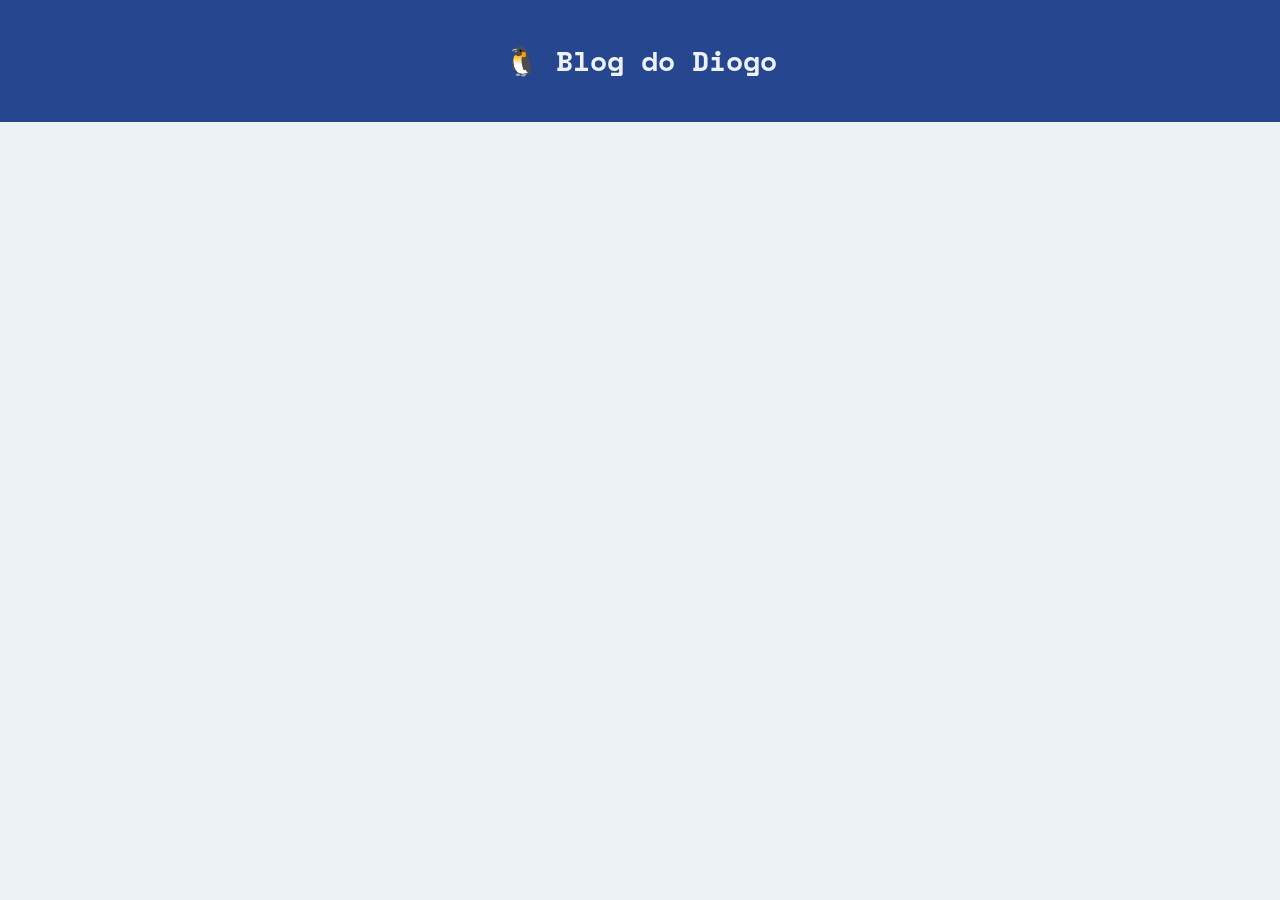
==== 02_aula/index.html @ 19219ed7 "Criação do header" ====
<!doctype html>
<html lang="en">
  <head>
    <meta charset="UTF-8" />
    <meta name="viewport" content="width=device-width, initial-scale=1.0" />
    <link rel="shortcut icon" href="./assets/favicon.ico" type="image/x-icon" />
    <link rel="stylesheet" href="style.css" />
    <link rel="preconnect" href="https://fonts.googleapis.com" />
    <link rel="preconnect" href="https://fonts.gstatic.com" crossorigin />
    <link
      href="https://fonts.googleapis.com/css2?family=Arvo:ital,wght@0,400;0,700;1,400;1,700&family=Inter:ital,opsz,wght@0,14..32,100..900;1,14..32,100..900&family=Space+Mono&display=swap"
      rel="stylesheet"
    />
    <title>Blog do Diogo</title>
  </head>
  <body>
    <header class="header">
      <a href="index.html" class="header-logo">🐧 Blog do Diogo</a>
    </header>
    <main></main>
    <aside></aside>
    <footer></footer>
  </body>
</html>
---- 02_aula/style.css ----
*, *::before, *::after {
  box-sizing: border-box;
  margin: 0;
  padding: 0;
}

@media (prefers-reduced-motion: no-preference) {
  html {
    interpolate-size: allow-keywords;
  }
}

body {
  line-height: 1.5;
  -webkit-font-smoothing: antialiased;
}

img, picture, video, canvas, svg {
  display: block;
  max-width: 100%;
}

input, button, textarea, select {
  font: inherit;
}

p, h1, h2, h3, h4, h5, h6 {
  overflow-wrap: break-word;
}

p {
  text-wrap: pretty;
}

h1, h2, h3, h4, h5, h6 {
  text-wrap: balance;
}

#root, #__next {
  isolation: isolate;
}

:root {
  --clt-accent: #274690;
  --clr-secondary: #576CA8;
  --clr-neutral-1: #EDF2F4;
  --clr-dark-1: #121212;
  --ff-normal: 'Inter', sans-serif;
  --ff-serif: 'Arvo', serif;
  --ff-mono: 'Space Mono', monospace;
}

body {
  min-height: 100vh;
  background-color: var(--clr-neutral-1);
  font-family: var(--ff-normal)
}

.header {
  text-align: center;
  padding-block: 2.5rem;
  background-color: var(--clt-accent);
}

.header-logo {
  text-decoration: none;
  color: var(--clr-neutral-1);
  font-family: 'Space Mono';
  font-size: 1.75rem;
  font-weight: 700;
}
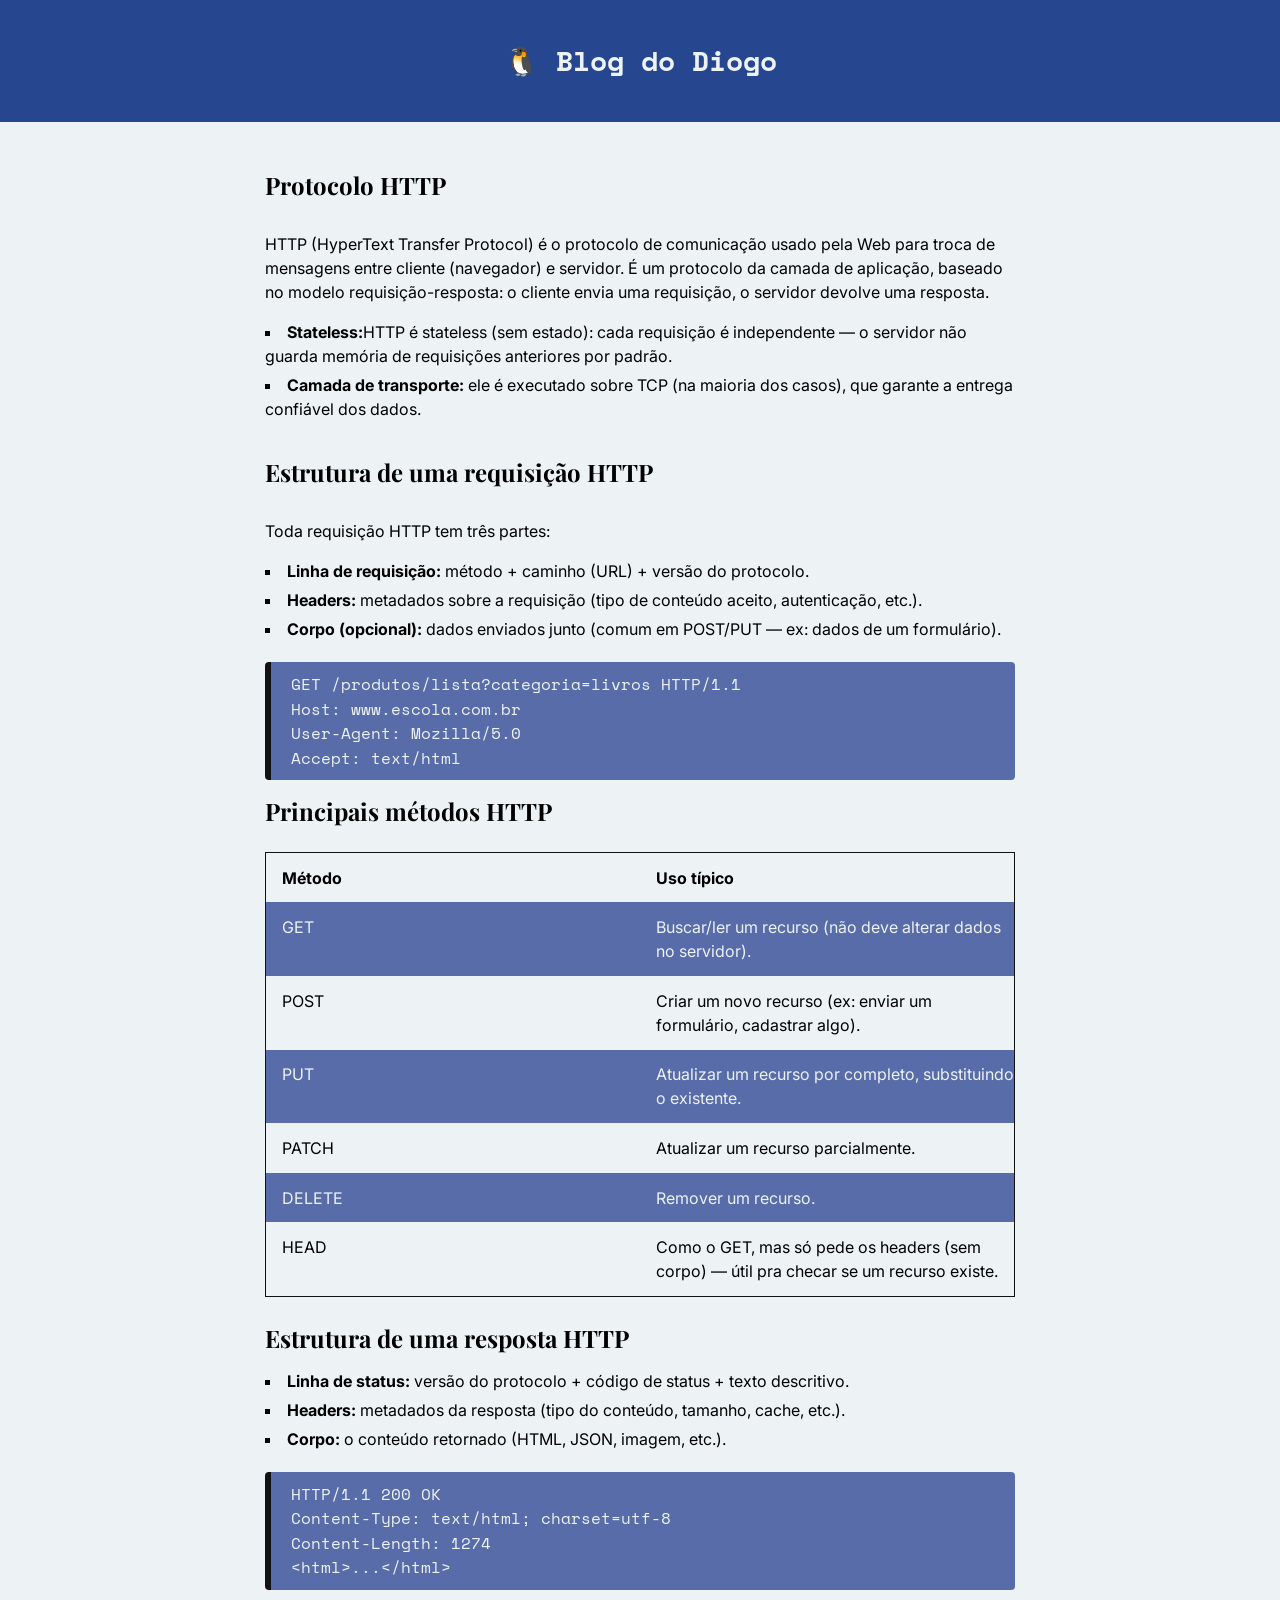
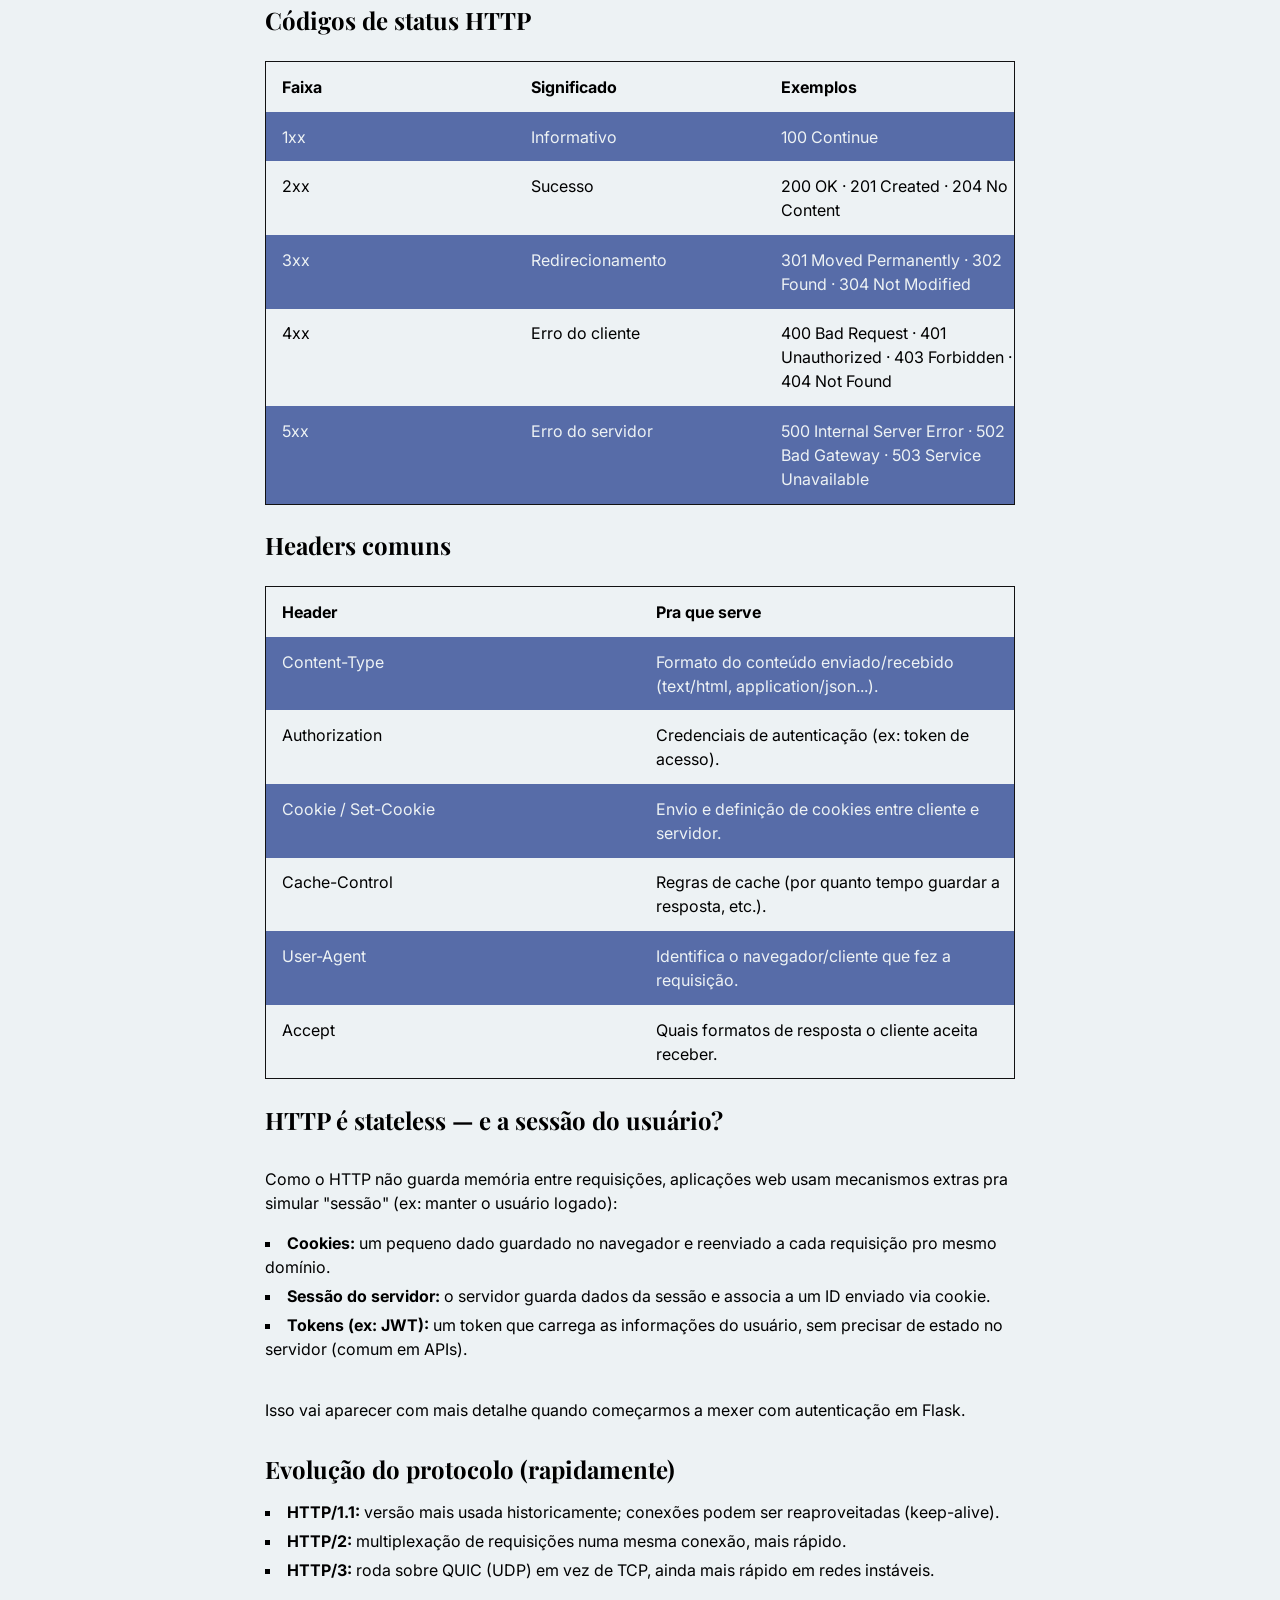
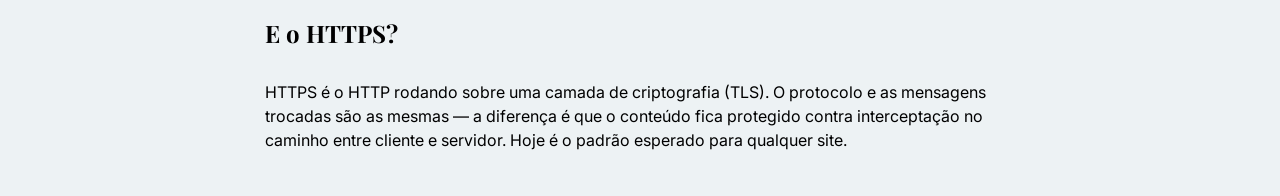
==== commit 6e3a3363: "Criação do main" ====
--- a/02_aula/index.html
+++ b/02_aula/index.html
@@ -5,19 +5,195 @@
     <meta name="viewport" content="width=device-width, initial-scale=1.0" />
     <link rel="shortcut icon" href="./assets/favicon.ico" type="image/x-icon" />
     <link rel="stylesheet" href="style.css" />
-    <link rel="preconnect" href="https://fonts.googleapis.com" />
-    <link rel="preconnect" href="https://fonts.gstatic.com" crossorigin />
-    <link
-      href="https://fonts.googleapis.com/css2?family=Arvo:ital,wght@0,400;0,700;1,400;1,700&family=Inter:ital,opsz,wght@0,14..32,100..900;1,14..32,100..900&family=Space+Mono&display=swap"
-      rel="stylesheet"
-    />
+    <link rel="preconnect" href="https://fonts.googleapis.com">
+    <link rel="preconnect" href="https://fonts.gstatic.com" crossorigin>
+    <link href="https://fonts.googleapis.com/css2?family=Inter:ital,opsz,wght@0,14..32,100..900;1,14..32,100..900&family=Playfair+Display:ital,wght@0,400..900;1,400..900&family=Space+Mono&display=swap" rel="stylesheet">
     <title>Blog do Diogo</title>
   </head>
   <body>
     <header class="header">
-      <a href="index.html" class="header-logo">🐧 Blog do Diogo</a>
+      <a href="index.html" class="header--logo">🐧 Blog do Diogo</a>
     </header>
-    <main></main>
+    <main class="main">
+      <article class="main--article">
+        <h1 class="main--article__title">Protocolo HTTP</h1>
+        <p class="main--article__text">
+          HTTP (HyperText Transfer Protocol) é o protocolo de comunicação usado pela Web para troca de
+          mensagens entre cliente (navegador) e servidor. É um protocolo da camada de aplicação, baseado no
+          modelo requisição-resposta: o cliente envia uma requisição, o servidor devolve uma resposta.
+        </p>
+        <ul class="main--article__list">
+          <li>
+            <strong>Stateless:</strong>HTTP é stateless (sem estado): cada requisição é independente — o servidor não guarda
+            memória de requisições anteriores por padrão.
+          </li>
+          <li>  
+            <strong>Camada de transporte:</strong> ele é executado sobre TCP (na maioria dos casos), que garante a entrega
+            confiável dos dados.
+          </li>
+        </ul>
+
+        <h2 class="main--article__title">Estrutura de uma requisição HTTP</h2>
+        <p class="main--article__text">Toda requisição HTTP tem três partes:</p>
+        <ul class="main--article__list">
+          <li><strong>Linha de requisição:</strong> método + caminho (URL) + versão do protocolo.</li>
+          <li><strong>Headers:</strong> metadados sobre a requisição (tipo de conteúdo aceito, autenticação, etc.).</li>
+          <li><strong>Corpo (opcional):</strong> dados enviados junto (comum em POST/PUT — ex: dados de um formulário).</li>
+        </ul>
+        <pre><code class="main--article__code">  GET /produtos/lista?categoria=livros HTTP/1.1
+  Host: www.escola.com.br
+  User-Agent: Mozilla/5.0
+  Accept: text/html</code></pre>
+
+        <h2 class="main--article__title">Principais métodos HTTP</h2>
+        <table class="main--article__table">
+          <thead>
+            <tr>
+              <th>Método</th>
+              <th>Uso típico</th>
+            </tr>
+          </thead>
+          <tbody>
+            <tr>
+              <td>GET</td>
+              <td>Buscar/ler um recurso (não deve alterar dados no servidor).</td>
+            </tr>
+            <tr>
+              <td>POST</td>
+              <td>Criar um novo recurso (ex: enviar um formulário, cadastrar algo).</td>
+            </tr>
+            <tr>
+              <td>PUT</td>
+              <td>Atualizar um recurso por completo, substituindo o existente.</td>
+            </tr>
+            <tr>
+              <td>PATCH</td>
+              <td>Atualizar um recurso parcialmente.</td>
+            </tr>
+            <tr>
+              <td>DELETE</td>
+              <td>Remover um recurso.</td>
+            </tr>
+            <tr>
+              <td>HEAD</td>
+              <td>Como o GET, mas só pede os headers (sem corpo) — útil pra checar se um recurso existe.</td>
+            </tr>
+            
+          </tbody>
+        </table>
+
+        <h2 class="main--article__title">Estrutura de uma resposta HTTP</h2>
+        <ul class="main--article__list">
+          <li><strong>Linha de status:</strong> versão do protocolo + código de status + texto descritivo.</li>
+          <li><strong>Headers:</strong> metadados da resposta (tipo do conteúdo, tamanho, cache, etc.).</li>
+          <li><strong>Corpo:</strong> o conteúdo retornado (HTML, JSON, imagem, etc.).</li>
+        </ul>
+        <pre><code class="main--article__code">  HTTP/1.1 200 OK
+  Content-Type: text/html; charset=utf-8
+  Content-Length: 1274
+  &lt;html&gt;...&lt;/html&gt;</code></pre>
+
+        <h2 class="main--article__title">Códigos de status HTTP</h2>
+        <table class="main--article__table">
+          <thead>
+            <tr>
+              <th>Faixa</th>
+              <th>Significado</th>
+              <th>Exemplos</th>
+            </tr>
+          </thead>
+          <tbody>
+            <tr>
+              <td>1xx</td>
+              <td>Informativo</td>
+              <td>100 Continue</td>
+            </tr>
+            <tr>
+              <td>2xx</td>
+              <td>Sucesso</td>
+              <td>200 OK · 201 Created · 204 No Content</td>
+            </tr>
+            <tr>
+              <td>3xx</td>
+              <td>Redirecionamento</td>
+              <td>301 Moved Permanently · 302 Found · 304 Not Modified</td>
+            </tr>
+            <tr>
+              <td>4xx</td>
+              <td>Erro do cliente</td>
+              <td>400 Bad Request · 401 Unauthorized · 403 Forbidden · 404 Not Found</td>
+            </tr>
+            <tr>
+              <td>5xx</td>
+              <td>Erro do servidor</td>
+              <td>500 Internal Server Error · 502 Bad Gateway · 503 Service Unavailable</td>
+            </tr>
+          </tbody>
+        </table>
+
+        <h2 class="main--article__title">Headers comuns</h2>
+        <table class="main--article__table">
+          <thead>
+            <tr>
+              <th>Header</th>
+              <th>Pra que serve</th>
+            </tr>
+          </thead>
+          <tbody>
+            <tr>
+              <td>Content-Type</td>
+              <td>Formato do conteúdo enviado/recebido (text/html, application/json...).</td>
+            </tr>
+            <tr>
+              <td>Authorization</td>
+              <td>Credenciais de autenticação (ex: token de acesso).</td>
+            </tr>
+            <tr>
+              <td>Cookie / Set-Cookie</td>
+              <td>Envio e definição de cookies entre cliente e servidor.</td>
+            </tr>
+            <tr>
+              <td>Cache-Control</td>
+              <td>Regras de cache (por quanto tempo guardar a resposta, etc.).</td>
+            </tr>
+            <tr>
+              <td>User-Agent</td>
+              <td>Identifica o navegador/cliente que fez a requisição.</td>
+            </tr>
+            <tr>
+              <td>Accept</td>
+              <td>Quais formatos de resposta o cliente aceita receber.</td>
+            </tr>
+          </tbody>
+        </table>
+
+        <h2 class="main--article__title">HTTP é stateless — e a sessão do usuário?</h2>
+        <p class="main--article__text">
+          Como o HTTP não guarda memória entre requisições, aplicações web usam 
+          mecanismos extras pra simular "sessão" (ex: manter o usuário logado):
+        </p>
+        <ul class="main--article__list">
+          <li><strong>Cookies:</strong> um pequeno dado guardado no navegador e reenviado a cada requisição pro mesmo domínio.</li>
+          <li><strong>Sessão do servidor:</strong> o servidor guarda dados da sessão e associa a um ID enviado via cookie.</li>
+          <li><strong>Tokens (ex: JWT):</strong> um token que carrega as informações do usuário, sem precisar de estado no servidor (comum em APIs).</li>
+        </ul>
+        <p class="main--article__text">Isso vai aparecer com mais detalhe quando começarmos a mexer com autenticação em Flask.</p>
+      
+        <h2 class="main--article__title">Evolução do protocolo (rapidamente)</h2>
+        <ul class="main--article__list">
+          <li><strong>HTTP/1.1:</strong> versão mais usada historicamente; conexões podem ser reaproveitadas (keep-alive).</li>
+          <li><strong>HTTP/2:</strong> multiplexação de requisições numa mesma conexão, mais rápido.</li>
+          <li><strong>HTTP/3:</strong> roda sobre QUIC (UDP) em vez de TCP, ainda mais rápido em redes instáveis.</li>
+        </ul>
+
+        <h2 class="main--article__title">E o HTTPS?</h2>
+        <p class="main--article__text">
+          HTTPS é o HTTP rodando sobre uma camada de criptografia (TLS). O protocolo e as mensagens trocadas são
+          as mesmas — a diferença é que o conteúdo fica protegido contra interceptação no caminho entre cliente e
+          servidor. Hoje é o padrão esperado para qualquer site.
+        </p>
+      </article>
+    </main>
     <aside></aside>
     <footer></footer>
   </body>
--- a/02_aula/style.css
+++ b/02_aula/style.css
@@ -46,14 +46,14 @@
   --clr-neutral-1: #EDF2F4;
   --clr-dark-1: #121212;
   --ff-normal: 'Inter', sans-serif;
-  --ff-serif: 'Arvo', serif;
+  --ff-serif: 'Playfair Display', serif;
   --ff-mono: 'Space Mono', monospace;
 }
 
 body {
   min-height: 100vh;
   background-color: var(--clr-neutral-1);
-  font-family: var(--ff-normal)
+  font-family: var(--ff-normal);
 }
 
 .header {
@@ -62,10 +62,77 @@
   background-color: var(--clt-accent);
 }
 
-.header-logo {
+.header--logo {
   text-decoration: none;
   color: var(--clr-neutral-1);
   font-family: 'Space Mono';
   font-size: 1.75rem;
   font-weight: 700;
-}+}
+
+.main--article {
+  width: calc(100vw - 4rem);
+  max-width: 46.875rem;
+  margin-inline: auto;
+  padding-block: 2rem;
+}
+
+.main--article__title {
+  font-family: var(--ff-serif);
+  padding-block: .8rem;
+}
+
+.main--article__text {
+  padding-block: 1rem;
+}
+
+.main--article ul {
+  list-style-position: inside;
+  list-style-type: square;
+  padding-bottom: 1rem;
+}
+
+.main--article li {
+  padding-bottom: 5px;
+}
+
+.main--article pre {
+  background-color: var(--clr-secondary);
+  border-left: 6px solid var(--clr-dark-1);
+  color: var(--clr-neutral-1);
+  border-radius: 4px;
+  padding-block: .625rem;
+}
+
+.main--article code {
+  font-family: var(--ff-mono);
+}
+
+.main--article__table {
+  table-layout: fixed;
+  width: 100%;
+  margin: .625rem auto;
+  border-collapse: collapse;
+  border: 1px solid var(--clr-dark-1);
+}
+
+.main--article__table thead th {
+  padding-block: .8rem;
+}
+
+.main--article__table th,
+.main--article__table td {
+  padding-left: 1rem;
+  text-align: left;
+  vertical-align: top;
+}
+
+.main--article td {
+  padding-block: .8rem;
+}
+
+.main--article__table tbody tr:nth-child(odd) {
+  background-color: var(--clr-secondary);
+  color: var(--clr-neutral-1);
+}
+
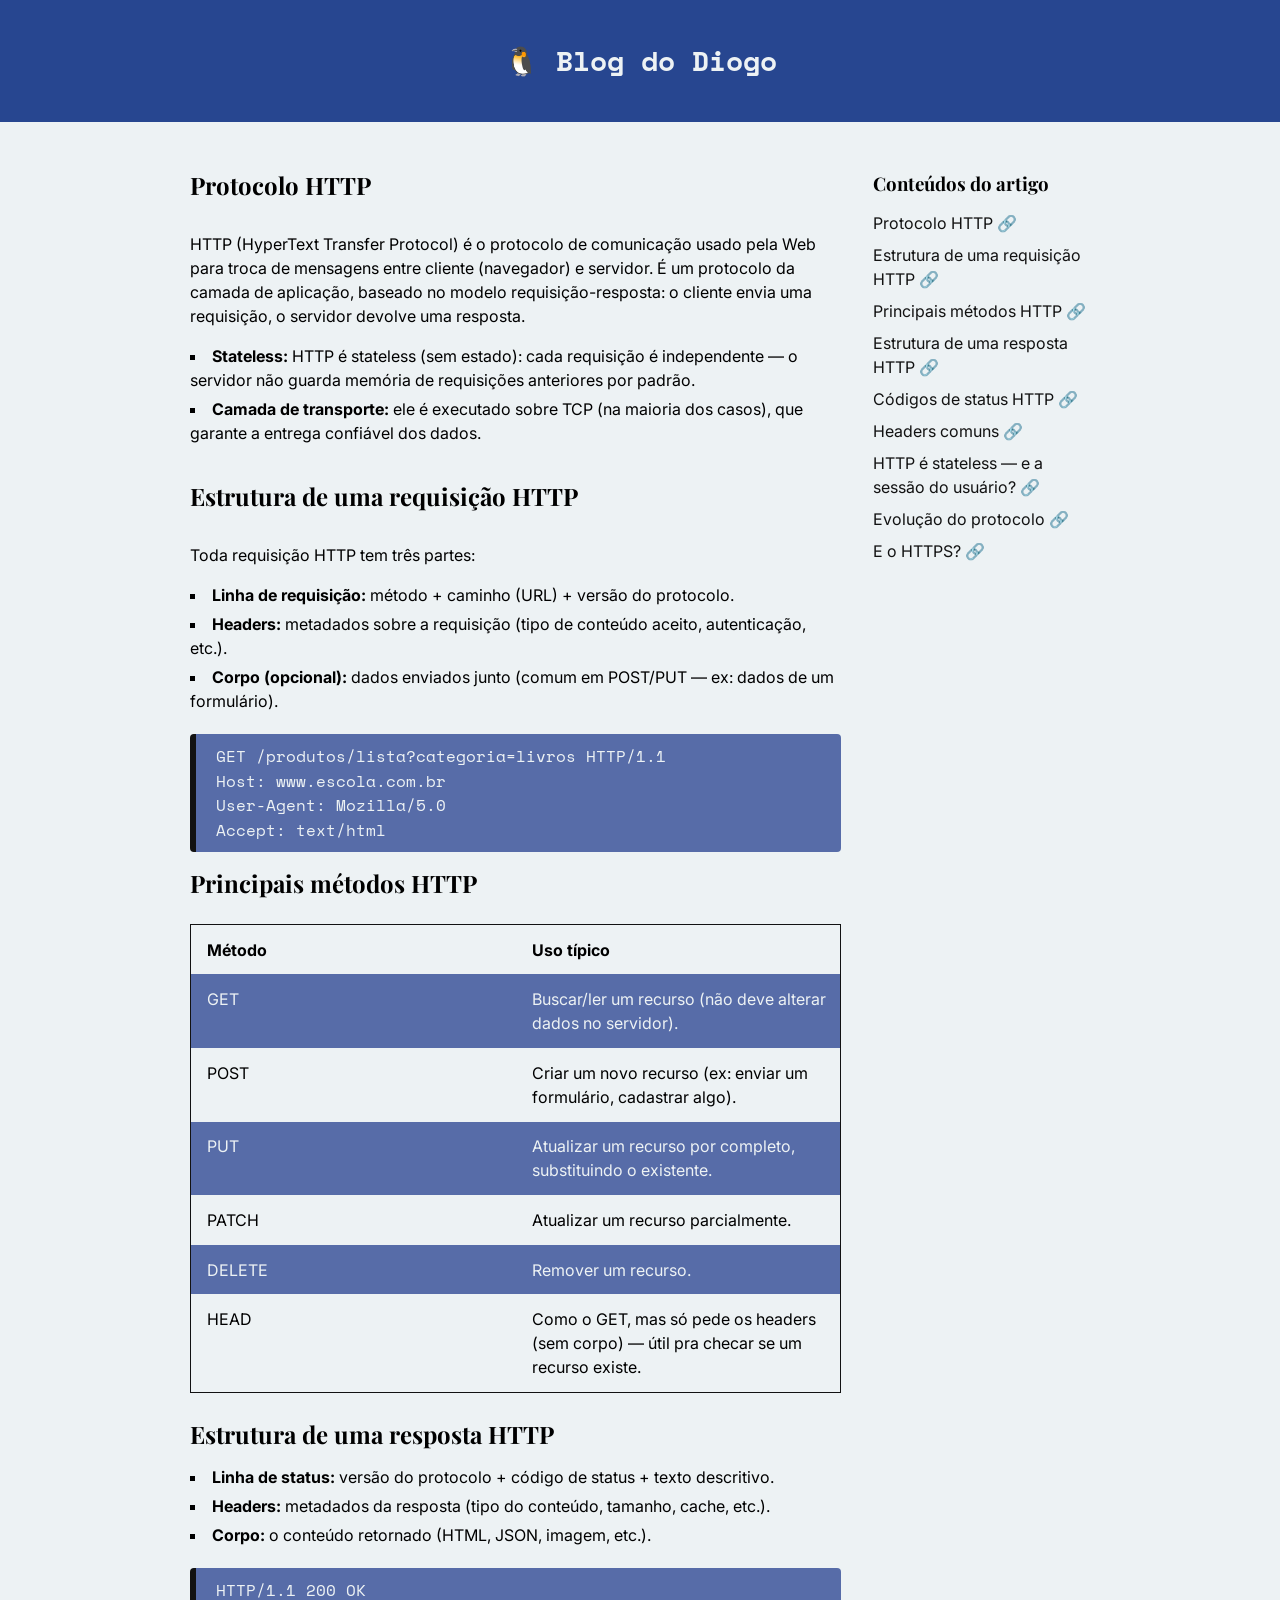
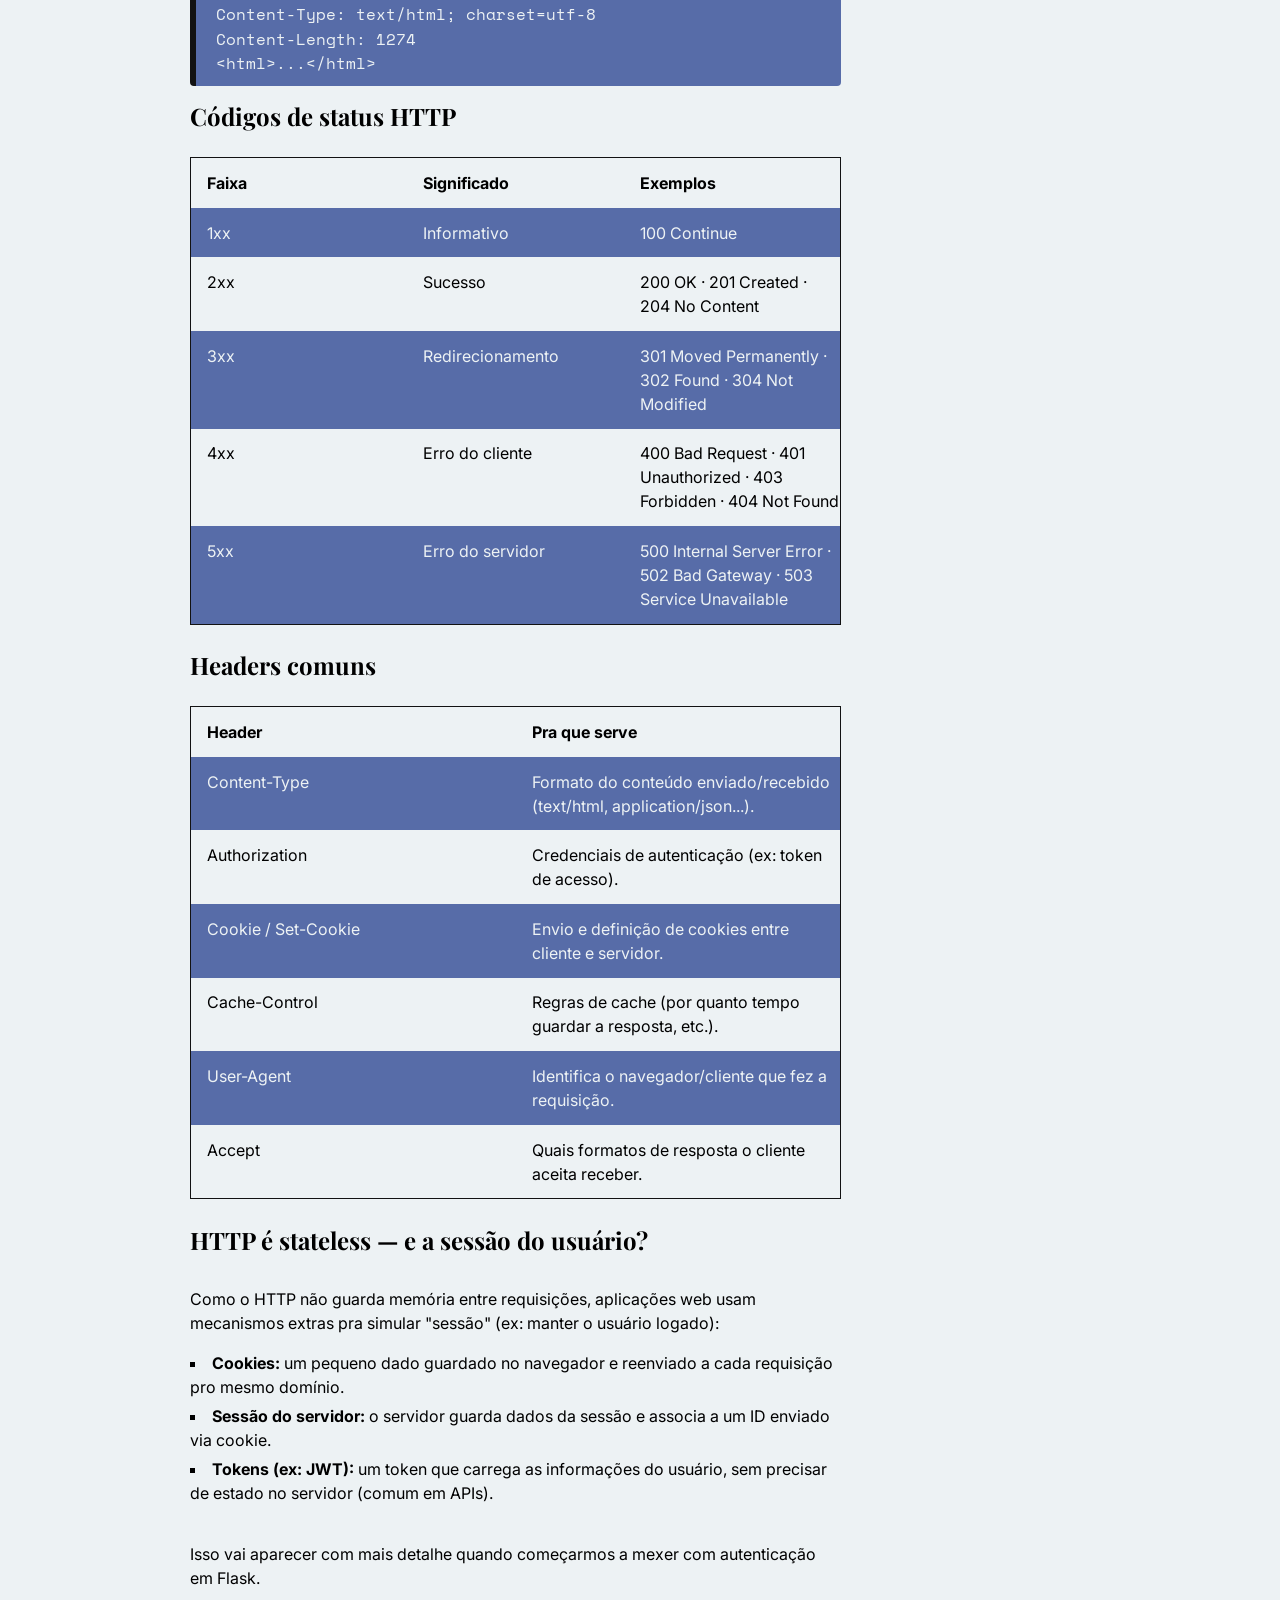
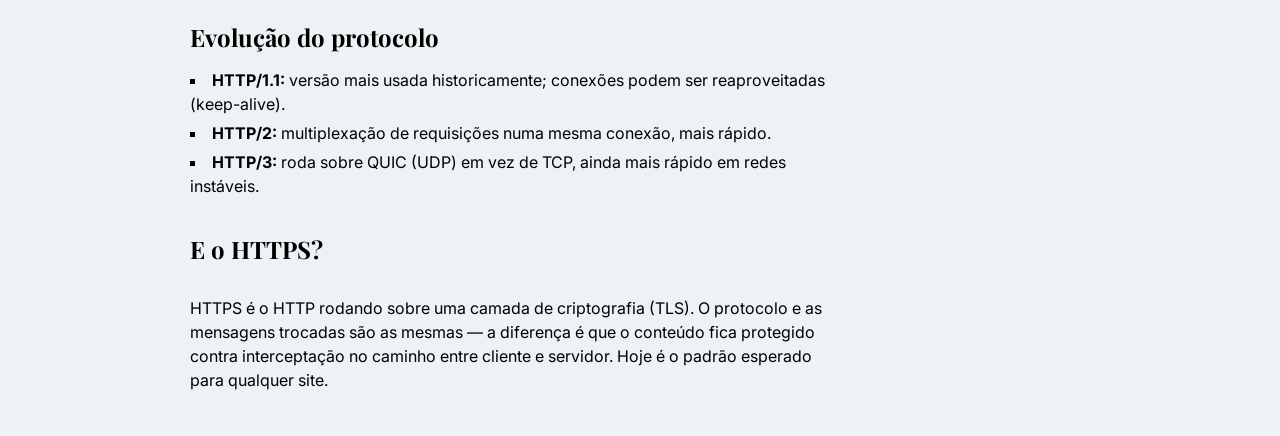
==== commit 794d5a7f: "Criação do aside" ====
--- a/02_aula/index.html
+++ b/02_aula/index.html
@@ -16,7 +16,7 @@
     </header>
     <main class="main">
       <article class="main--article">
-        <h1 class="main--article__title">Protocolo HTTP</h1>
+        <h1 class="main--article__title" id="introducao">Protocolo HTTP</h1>
         <p class="main--article__text">
           HTTP (HyperText Transfer Protocol) é o protocolo de comunicação usado pela Web para troca de
           mensagens entre cliente (navegador) e servidor. É um protocolo da camada de aplicação, baseado no
@@ -24,7 +24,7 @@
         </p>
         <ul class="main--article__list">
           <li>
-            <strong>Stateless:</strong>HTTP é stateless (sem estado): cada requisição é independente — o servidor não guarda
+            <strong>Stateless:</strong> HTTP é stateless (sem estado): cada requisição é independente — o servidor não guarda
             memória de requisições anteriores por padrão.
           </li>
           <li>  
@@ -33,7 +33,7 @@
           </li>
         </ul>
 
-        <h2 class="main--article__title">Estrutura de uma requisição HTTP</h2>
+        <h2 class="main--article__title" id="estrutura_requisicao">Estrutura de uma requisição HTTP</h2>
         <p class="main--article__text">Toda requisição HTTP tem três partes:</p>
         <ul class="main--article__list">
           <li><strong>Linha de requisição:</strong> método + caminho (URL) + versão do protocolo.</li>
@@ -45,7 +45,7 @@
   User-Agent: Mozilla/5.0
   Accept: text/html</code></pre>
 
-        <h2 class="main--article__title">Principais métodos HTTP</h2>
+        <h2 class="main--article__title" id="metodos">Principais métodos HTTP</h2>
         <table class="main--article__table">
           <thead>
             <tr>
@@ -82,7 +82,7 @@
           </tbody>
         </table>
 
-        <h2 class="main--article__title">Estrutura de uma resposta HTTP</h2>
+        <h2 class="main--article__title" id="estrutura_resposta">Estrutura de uma resposta HTTP</h2>
         <ul class="main--article__list">
           <li><strong>Linha de status:</strong> versão do protocolo + código de status + texto descritivo.</li>
           <li><strong>Headers:</strong> metadados da resposta (tipo do conteúdo, tamanho, cache, etc.).</li>
@@ -93,7 +93,7 @@
   Content-Length: 1274
   &lt;html&gt;...&lt;/html&gt;</code></pre>
 
-        <h2 class="main--article__title">Códigos de status HTTP</h2>
+        <h2 class="main--article__title" id="status">Códigos de status HTTP</h2>
         <table class="main--article__table">
           <thead>
             <tr>
@@ -131,7 +131,7 @@
           </tbody>
         </table>
 
-        <h2 class="main--article__title">Headers comuns</h2>
+        <h2 class="main--article__title" id="headers">Headers comuns</h2>
         <table class="main--article__table">
           <thead>
             <tr>
@@ -167,7 +167,7 @@
           </tbody>
         </table>
 
-        <h2 class="main--article__title">HTTP é stateless — e a sessão do usuário?</h2>
+        <h2 class="main--article__title" id="stateless">HTTP é stateless — e a sessão do usuário?</h2>
         <p class="main--article__text">
           Como o HTTP não guarda memória entre requisições, aplicações web usam 
           mecanismos extras pra simular "sessão" (ex: manter o usuário logado):
@@ -179,22 +179,37 @@
         </ul>
         <p class="main--article__text">Isso vai aparecer com mais detalhe quando começarmos a mexer com autenticação em Flask.</p>
       
-        <h2 class="main--article__title">Evolução do protocolo (rapidamente)</h2>
+        <h2 class="main--article__title" id="evolucao">Evolução do protocolo</h2>
         <ul class="main--article__list">
           <li><strong>HTTP/1.1:</strong> versão mais usada historicamente; conexões podem ser reaproveitadas (keep-alive).</li>
           <li><strong>HTTP/2:</strong> multiplexação de requisições numa mesma conexão, mais rápido.</li>
           <li><strong>HTTP/3:</strong> roda sobre QUIC (UDP) em vez de TCP, ainda mais rápido em redes instáveis.</li>
         </ul>
 
-        <h2 class="main--article__title">E o HTTPS?</h2>
+        <h2 class="main--article__title" id="https">E o HTTPS?</h2>
         <p class="main--article__text">
           HTTPS é o HTTP rodando sobre uma camada de criptografia (TLS). O protocolo e as mensagens trocadas são
           as mesmas — a diferença é que o conteúdo fica protegido contra interceptação no caminho entre cliente e
           servidor. Hoje é o padrão esperado para qualquer site.
         </p>
       </article>
+
+    <aside class="aside">
+      <h3 class="aside--title">Conteúdos do artigo</h3>
+      <ul>
+        <li><a href="#introducao">Protocolo HTTP</a></li>
+        <li><a href="#estrutura_requisicao">Estrutura de uma requisição HTTP</a></li>
+        <li><a href="#metodos">Principais métodos HTTP</a></li>
+        <li><a href="#estrutura_resposta">Estrutura de uma resposta HTTP</a></li>
+        <li><a href="#status">Códigos de status HTTP</a></li>
+        <li><a href="#headers">Headers comuns</a></li>
+        <li><a href="#stateless">HTTP é stateless — e a sessão do usuário?</a></li>
+        <li><a href="#evolucao">Evolução do protocolo</a></li>
+        <li><a href="#https">E o HTTPS?</a></li>
+      </ul>
+    </aside>
+
     </main>
-    <aside></aside>
     <footer></footer>
   </body>
 </html>
--- a/02_aula/style.css
+++ b/02_aula/style.css
@@ -70,11 +70,17 @@
   font-weight: 700;
 }
 
-.main--article {
+.main {
   width: calc(100vw - 4rem);
-  max-width: 46.875rem;
+  max-width: 56.25rem;
   margin-inline: auto;
   padding-block: 2rem;
+  display: flex;
+  gap: 2rem;
+}
+
+.main--article {
+  flex: 3;
 }
 
 .main--article__title {
@@ -136,3 +142,35 @@
   color: var(--clr-neutral-1);
 }
 
+.aside {
+  flex: 1;
+}
+
+.aside ul {
+  list-style-type: none;
+}
+
+.aside--title {
+  padding-block: 1rem .8rem;
+  font-family: var(--ff-serif);
+}
+
+.aside li {
+  padding-bottom: .5rem;
+}
+
+.aside a {
+  color: var(--clr-dark-1);
+  text-decoration: none;
+}
+
+.aside a:hover {
+  color: var(--clt-accent);
+  text-decoration: underline;
+}
+
+.aside a::after {
+  content: '\1F517';
+  padding-left: 4px;
+}
+
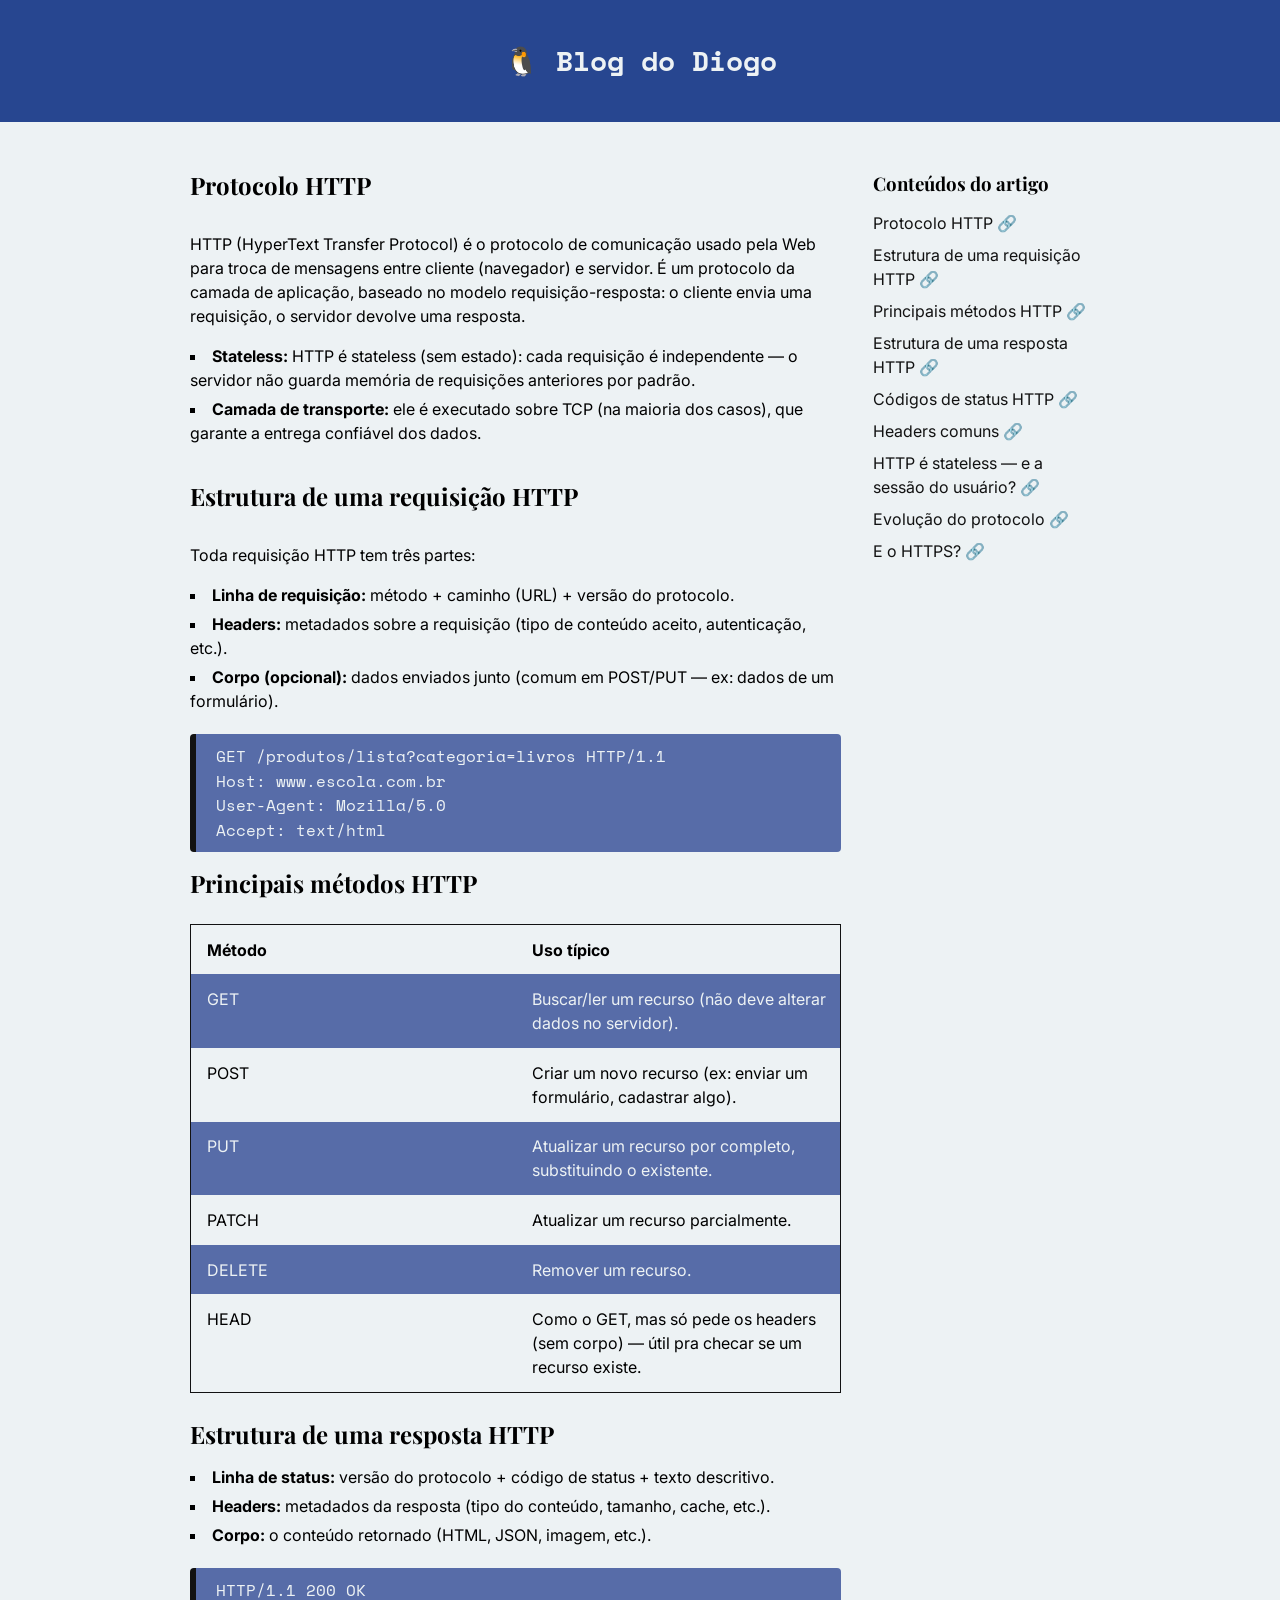
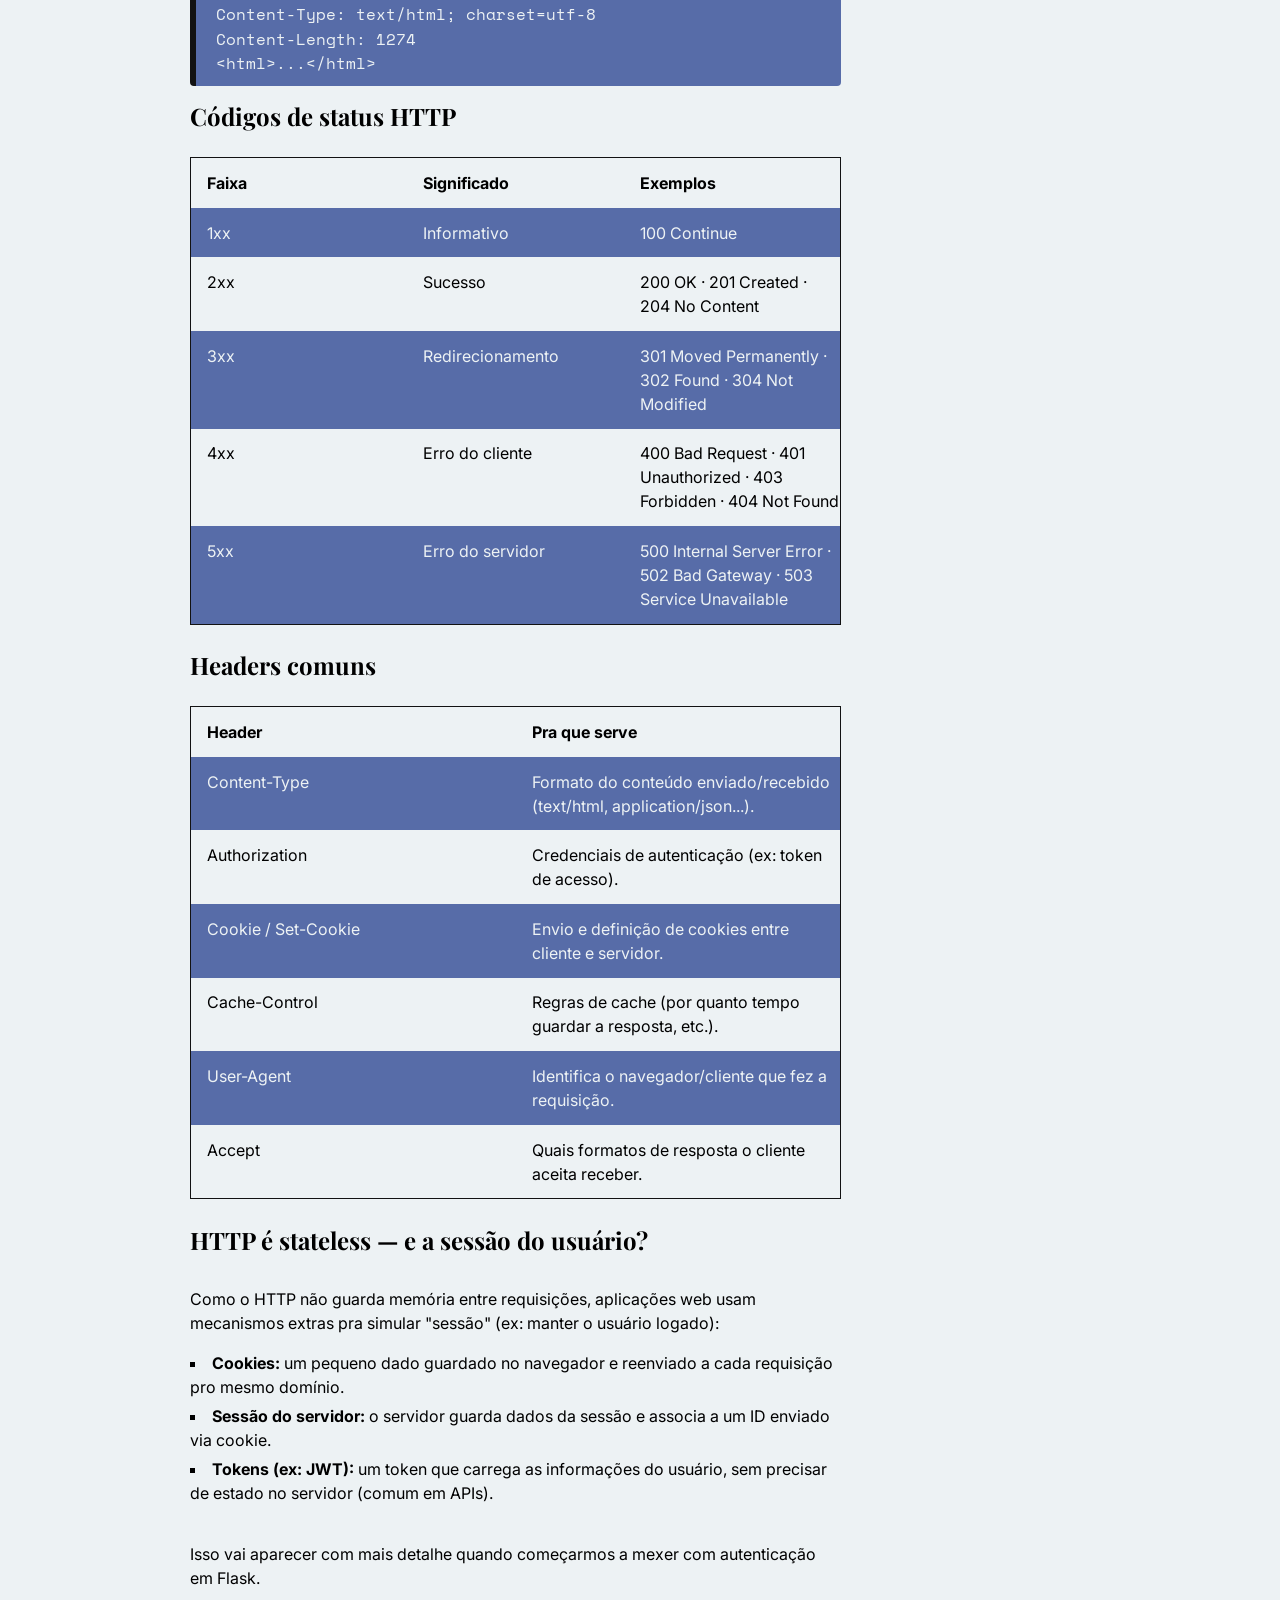
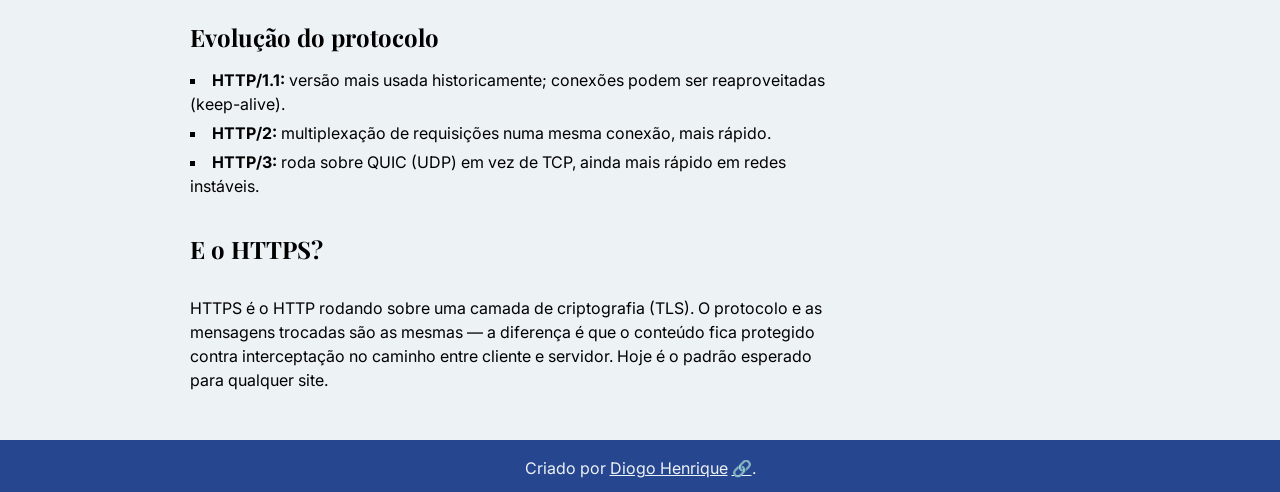
==== commit 1a473544: "Criação do footer" ====
--- a/02_aula/index.html
+++ b/02_aula/index.html
@@ -208,8 +208,9 @@
         <li><a href="#https">E o HTTPS?</a></li>
       </ul>
     </aside>
-
     </main>
-    <footer></footer>
+    <footer class="footer">
+      <p>Criado por <a href="https://www.github.com/diogohrq">Diogo Henrique</a>.</p>
+    </footer>
   </body>
 </html>
--- a/02_aula/style.css
+++ b/02_aula/style.css
@@ -174,3 +174,18 @@
   padding-left: 4px;
 }
 
+.footer {
+  background-color: var(--clt-accent);
+  padding-block: 1rem;
+  text-align: center;
+  color: var(--clr-neutral-1);
+}
+
+.footer a {
+  color: inherit;
+}
+
+.footer a::after {
+  content: '\1f517';
+  padding-left: 4px;
+}
